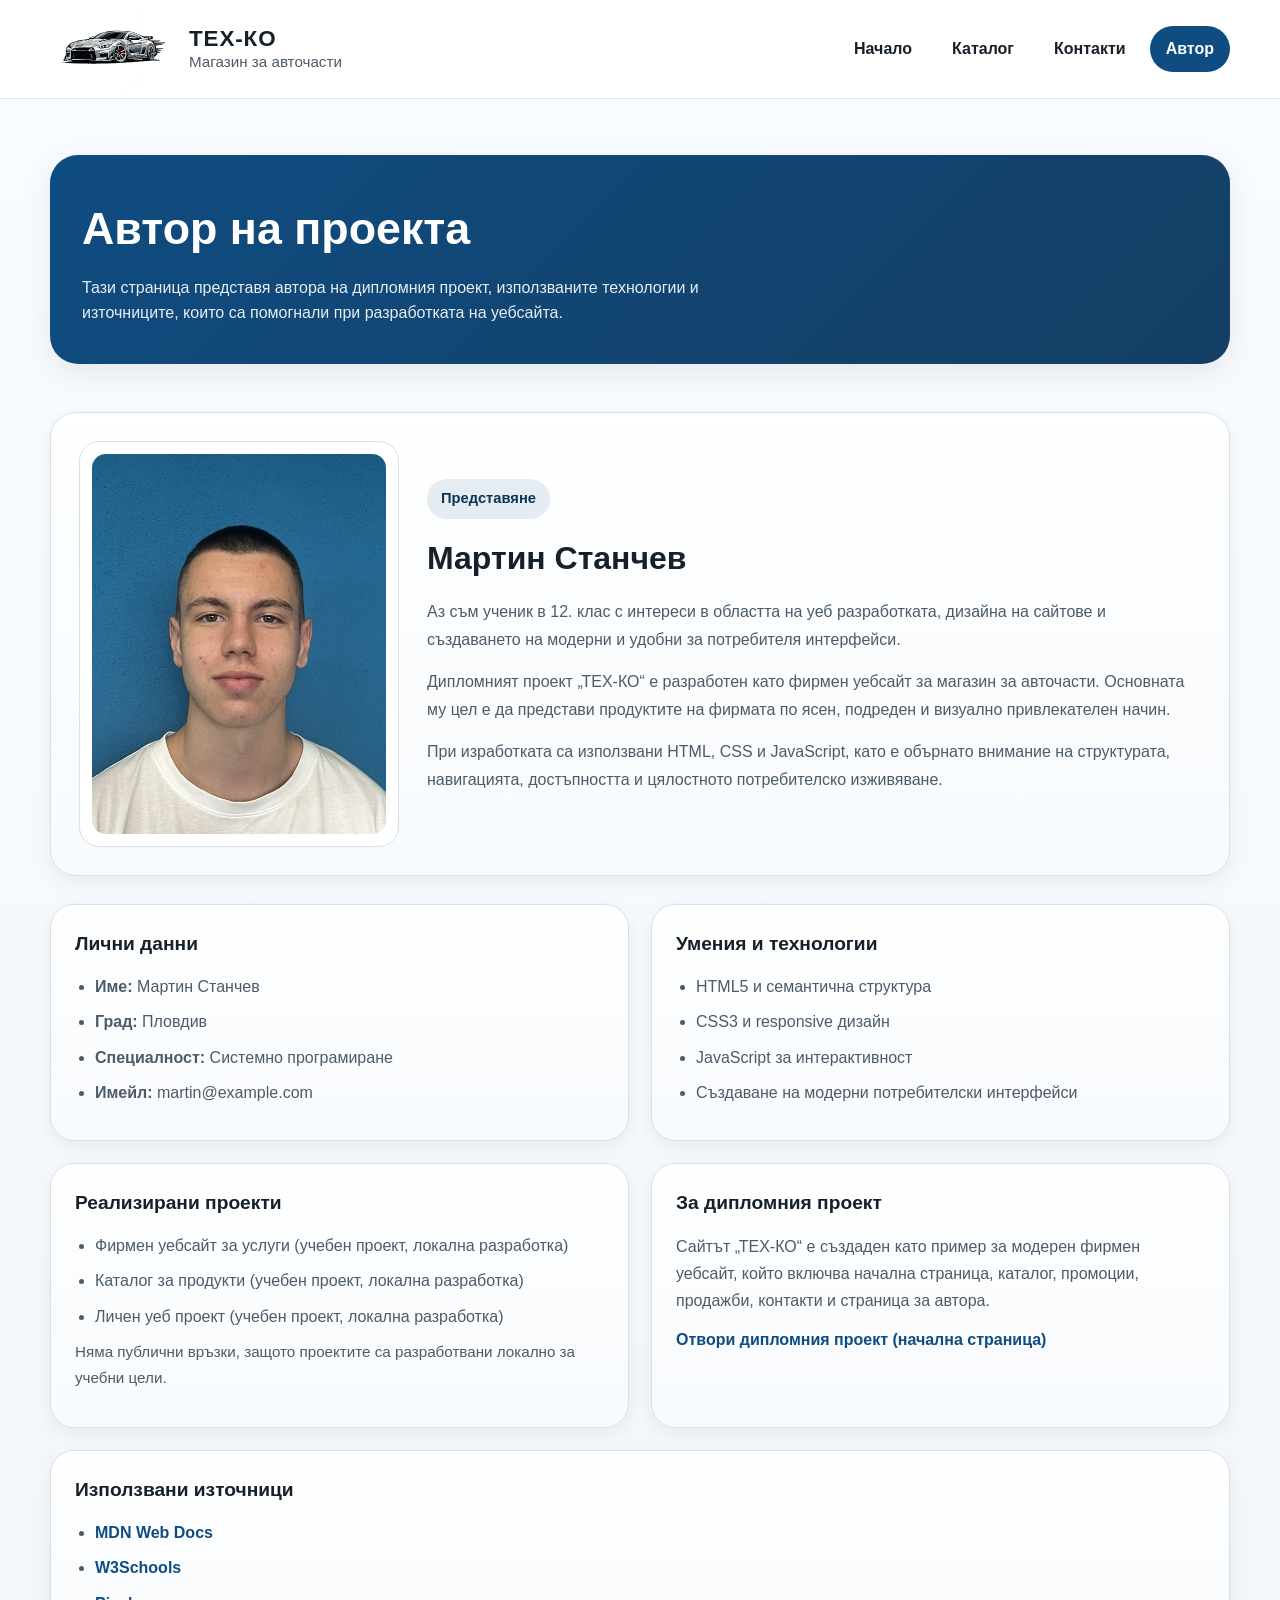
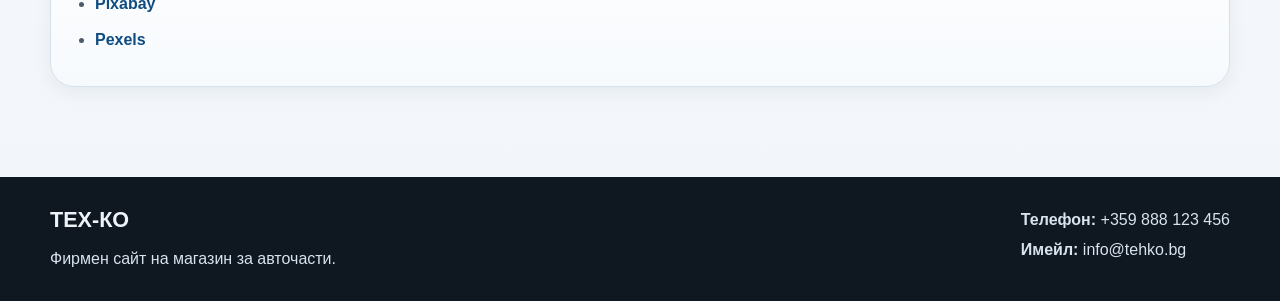
==== avtor.html @ 44ad2afd "Привеждане на дипломния сайт към българските изисквания и каталог филтри" ====
<!DOCTYPE html>
<html lang="bg">
<head>
    <meta charset="UTF-8">
    <meta name="viewport" content="width=device-width, initial-scale=1.0">
    <title>Автор | ТЕХ-КО</title>
    <meta name="description" content="Информация за автора на дипломния проект ТЕХ-КО и използваните източници.">
    <link rel="stylesheet" href="css/style.css">
</head>
<body>

    <a class="skip-link" href="#main-content">Пропусни към основното съдържание</a>

    <header class="site-header">
        <div class="container header-wrap">
            <a href="index.html" class="logo-box" aria-label="Начало - ТЕХ-КО">
                <img src="images/logo-tehko.svg" alt="Лого на ТЕХ-КО" class="logo">
                <div class="logo-text">
                    <span class="logo-title">ТЕХ-КО</span>
                    <span class="logo-subtitle">Магазин за авточасти</span>
                </div>
            </a>

            <nav class="main-nav" aria-label="Основна навигация">
                <ul class="nav-list">
                    <li><a href="index.html">Начало</a></li>

                    <li class="dropdown">
                        <a href="katalog.html" aria-haspopup="true">Каталог</a>
                        <ul class="dropdown-menu">
                            <li><a href="promocia.html">Промоция</a></li>
                            <li><a href="prodazhbi.html">Продажби</a></li>
                        </ul>
                    </li>

                    <li><a href="kontakti.html">Контакти</a></li>
                    <li><a class="active" href="avtor.html">Автор</a></li>
                </ul>
            </nav>
        </div>
    </header>

    <main id="main-content">

        <section class="page-hero">
            <div class="container">
                <div class="page-hero-box">
                    <h1>Автор на проекта</h1>
                    <p>
                        Тази страница представя автора на дипломния проект,
                        използваните технологии и източниците, които са помогнали
                        при разработката на уебсайта.
                    </p>
                </div>
            </div>
        </section>

        <section class="author-section">
            <div class="container">
                <div class="author-layout">

                    <article class="author-profile-card">
                        <div class="author-image-wrap">
                            <img src="images/author.jpg" alt="Снимка на автора" class="author-image">
                        </div>

                        <div class="author-profile-content">
                            <span class="section-badge">Представяне</span>
                            <h2>Мартин Станчев</h2>
                            <p>
                                Аз съм ученик в 12. клас с интереси в областта на уеб разработката,
                                дизайна на сайтове и създаването на модерни и удобни за потребителя интерфейси.
                            </p>
                            <p>
                                Дипломният проект „ТЕХ-КО“ е разработен като фирмен уебсайт за магазин
                                за авточасти. Основната му цел е да представи продуктите на фирмата
                                по ясен, подреден и визуално привлекателен начин.
                            </p>
                            <p>
                                При изработката са използвани HTML, CSS и JavaScript, като е обърнато
                                внимание на структурата, навигацията, достъпността и цялостното потребителско изживяване.
                            </p>
                        </div>
                    </article>

                    <div class="author-details-grid">

                        <article class="author-info-card">
                            <h3>Лични данни</h3>
                            <ul class="author-list">
                                <li><strong>Име:</strong> Мартин Станчев</li>
                                <li><strong>Град:</strong> Пловдив</li>
                                <li><strong>Специалност:</strong> Системно програмиране</li>
                                <li><strong>Имейл:</strong> martin@example.com</li>
                            </ul>
                        </article>

                        <article class="author-info-card">
                            <h3>Умения и технологии</h3>
                            <ul class="author-list">
                                <li>HTML5 и семантична структура</li>
                                <li>CSS3 и responsive дизайн</li>
                                <li>JavaScript за интерактивност</li>
                                <li>Създаване на модерни потребителски интерфейси</li>
                            </ul>
                        </article>

                        <article class="author-info-card">
                            <h3>Реализирани проекти</h3>
                            <ul class="author-list">
                                <li>Фирмен уебсайт за услуги (учебен проект, локална разработка)</li>
                                <li>Каталог за продукти (учебен проект, локална разработка)</li>
                                <li>Личен уеб проект (учебен проект, локална разработка)</li>
                            </ul>
                            <p class="author-note">Няма публични връзки, защото проектите са разработвани локално за учебни цели.</p>
                        </article>

                        <article class="author-info-card">
                            <h3>За дипломния проект</h3>
                            <p>
                                Сайтът „ТЕХ-КО“ е създаден като пример за модерен фирмен уебсайт,
                                който включва начална страница, каталог, промоции, продажби, контакти и страница за автора.
                            </p>
                            <p>
                                <a href="index.html">Отвори дипломния проект (начална страница)</a>
                            </p>
                        </article>

                        <article class="author-info-card author-info-card-wide">
                            <h3>Използвани източници</h3>
                            <ul class="author-list">
                                <li><a href="https://developer.mozilla.org/" target="_blank" rel="noopener noreferrer">MDN Web Docs</a></li>
                                <li><a href="https://www.w3schools.com/" target="_blank" rel="noopener noreferrer">W3Schools</a></li>
                                <li><a href="https://pixabay.com/" target="_blank" rel="noopener noreferrer">Pixabay</a></li>
                                <li><a href="https://www.pexels.com/" target="_blank" rel="noopener noreferrer">Pexels</a></li>
                            </ul>
                        </article>

                    </div>
                </div>
            </div>
        </section>

    </main>

    <footer class="site-footer">
        <div class="container footer-wrap">
            <div>
                <h2 class="footer-brand">ТЕХ-КО</h2>
                <p>Фирмен сайт на магазин за авточасти.</p>
            </div>

            <div>
                <p><strong>Телефон:</strong> +359 888 123 456</p>
                <p><strong>Имейл:</strong> info@tehko.bg</p>
            </div>
        </div>
    </footer>

</body>
</html>
---- css/style.css ----
:root {
    --bg: #f4f7fb;
    --surface: #ffffff;
    --surface-2: #eef3f8;
    --text: #16202a;
    --muted: #4d5b68;
    --primary: #0f4c81;
    --primary-dark: #0a3559;
    --accent: #f28c28;
    --accent-dark: #c96d14;
    --border: #d7e1ea;
    --shadow: 0 10px 30px rgba(15, 34, 58, 0.08);
    --shadow-soft: 0 6px 18px rgba(15, 34, 58, 0.06);
    --radius: 18px;
    --radius-sm: 12px;
    --container: 1180px;
    --transition: 0.25s ease;
}

*,
*::before,
*::after {
    box-sizing: border-box;
}

html {
    scroll-behavior: smooth;
}

body {
    margin: 0;
    font-family: Arial, Helvetica, sans-serif;
    font-size: 16px;
    line-height: 1.6;
    background: linear-gradient(180deg, #f8fbff 0%, #f2f6fa 100%);
    color: var(--text);
}

img {
    display: block;
    max-width: 100%;
}

a {
    color: var(--primary);
    text-decoration: none;
}

a:hover {
    text-decoration: none;
}

button,
input,
textarea,
select {
    font: inherit;
}

.container {
    width: min(100% - 32px, var(--container));
    margin: 0 auto;
}

/* Достъпност */
.skip-link {
    position: absolute;
    left: -9999px;
    top: auto;
    background: #000;
    color: #fff;
    padding: 12px 16px;
    z-index: 9999;
    border-radius: 8px;
}

.skip-link:focus {
    left: 16px;
    top: 16px;
}

a:focus-visible,
button:focus-visible,
input:focus-visible,
textarea:focus-visible,
select:focus-visible {
    outline: 3px solid var(--accent);
    outline-offset: 3px;
    border-radius: 8px;
}

/* Header */
.site-header {
    position: sticky;
    top: 0;
    z-index: 1000;
    background: rgba(255, 255, 255, 0.94);
    backdrop-filter: blur(12px);
    border-bottom: 1px solid rgba(215, 225, 234, 0.9);
}

.header-wrap {
    display: flex;
    align-items: center;
    justify-content: space-between;
    gap: 24px;
    min-height: 86px;
}

.logo-box {
    display: inline-flex;
    align-items: center;
    gap: 14px;
    color: var(--text);
}

.logo {
    width: 125px;
    height: 98px;
    object-fit: contain;
}

.logo-text {
    display: flex;
    flex-direction: column;
    line-height: 1.2;
}

.logo-title {
    font-size: 1.4rem;
    font-weight: 700;
    letter-spacing: 0.04em;
}

.logo-subtitle {
    font-size: 0.95rem;
    color: var(--muted);
}

/* Навигация */
.main-nav {
    display: flex;
    align-items: center;
}

.nav-list {
    display: flex;
    align-items: center;
    gap: 8px;
    list-style: none;
    margin: 0;
    padding: 0;
}

.nav-list > li {
    position: relative;
}

.nav-list > li > a {
    display: inline-flex;
    align-items: center;
    min-height: 46px;
    padding: 10px 16px;
    border-radius: 999px;
    color: var(--text);
    font-weight: 600;
    transition: background-color var(--transition), color var(--transition), transform var(--transition);
}

.nav-list > li > a:hover,
.nav-list > li > a.active,
.nav-list > li > a:focus-visible {
    background: var(--primary);
    color: #ffffff;
}

.dropdown-menu {
    position: absolute;
    top: calc(100% + 10px);
    left: 0;
    min-width: 220px;
    background: #ffffff;
    border: 1px solid var(--border);
    border-radius: 16px;
    box-shadow: var(--shadow);
    padding: 10px;
    list-style: none;
    margin: 0;
    opacity: 0;
    visibility: hidden;
    transform: translateY(8px);
    transition: opacity var(--transition), transform var(--transition), visibility var(--transition);
}

.dropdown:hover .dropdown-menu,
.dropdown:focus-within .dropdown-menu {
    opacity: 1;
    visibility: visible;
    transform: translateY(0);
}

.dropdown-menu li a {
    display: block;
    padding: 12px 14px;
    border-radius: 10px;
    color: var(--text);
    font-weight: 600;
}

.dropdown-menu li a:hover,
.dropdown-menu li a:focus-visible {
    background: var(--surface-2);
    color: var(--primary-dark);
}

/* Hero */
.hero-section {
    padding: 72px 0 56px;
}

.hero-grid {
    display: grid;
    grid-template-columns: 1.15fr 0.85fr;
    align-items: center;
    gap: 38px;
}

.hero-content h1 {
    margin: 0 0 18px;
    font-size: clamp(2.1rem, 4vw, 3.8rem);
    line-height: 1.1;
    max-width: 11ch;
}

.hero-content p {
    margin: 0 0 24px;
    color: var(--muted);
    font-size: 1.06rem;
    max-width: 62ch;
}

.section-badge {
    display: inline-block;
    margin-bottom: 14px;
    padding: 8px 14px;
    border-radius: 999px;
    background: rgba(15, 76, 129, 0.1);
    color: var(--primary-dark);
    font-weight: 700;
    font-size: 0.92rem;
}

.hero-actions {
    display: flex;
    flex-wrap: wrap;
    gap: 14px;
    margin-bottom: 22px;
}

.btn {
    display: inline-flex;
    align-items: center;
    justify-content: center;
    min-height: 50px;
    padding: 12px 22px;
    border: none;
    border-radius: 14px;
    font-weight: 700;
    transition: transform var(--transition), background-color var(--transition), box-shadow var(--transition);
    cursor: pointer;
    text-align: center;
}

.btn:hover {
    transform: translateY(-2px);
}

.btn-primary {
    background: linear-gradient(135deg, var(--primary) 0%, #1764aa 100%);
    color: #ffffff;
    box-shadow: var(--shadow-soft);
}

.btn-primary:hover,
.btn-primary:focus-visible {
    background: linear-gradient(135deg, var(--primary-dark) 0%, #0f4c81 100%);
    color: #ffffff;
}

.btn-secondary {
    background: #ffffff;
    color: var(--primary-dark);
    border: 1px solid var(--border);
}

.btn-secondary:hover,
.btn-secondary:focus-visible {
    background: var(--surface-2);
    color: var(--primary-dark);
}

.hero-highlights {
    display: flex;
    flex-wrap: wrap;
    gap: 12px;
    margin: 0;
    padding: 0;
    list-style: none;
}

.hero-highlights li {
    padding: 10px 14px;
    background: #ffffff;
    border: 1px solid var(--border);
    border-radius: 999px;
    color: var(--text);
    font-weight: 600;
    box-shadow: var(--shadow-soft);
}

.hero-image-card {
    background: linear-gradient(145deg, #ffffff 0%, #edf4fb 100%);
    border: 1px solid var(--border);
    border-radius: 26px;
    padding: 16px;
    box-shadow: var(--shadow);
}

.hero-image {
    width: 100%;
    height: 460px;
    object-fit: cover;
    border-radius: 20px;
}

/* Общи секции */
section {
    padding: 24px 0 64px;
}

.section-heading {
    max-width: 760px;
    margin-bottom: 28px;
}

.section-heading h2 {
    margin: 0 0 12px;
    font-size: clamp(1.8rem, 3vw, 2.7rem);
    line-height: 1.15;
}

.section-heading p {
    margin: 0;
    color: var(--muted);
}

/* Feature cards */
.features-grid {
    display: grid;
    grid-template-columns: repeat(3, 1fr);
    gap: 22px;
}

.feature-card {
    background: var(--surface);
    padding: 26px;
    border-radius: var(--radius);
    border: 1px solid var(--border);
    box-shadow: var(--shadow-soft);
    transition: transform var(--transition), box-shadow var(--transition);
}

.feature-card:hover {
    transform: translateY(-4px);
    box-shadow: var(--shadow);
}

.feature-icon {
    width: 50px;
    height: 50px;
    display: grid;
    place-items: center;
    margin-bottom: 16px;
    border-radius: 14px;
    background: linear-gradient(135deg, var(--accent) 0%, #ffad5a 100%);
    color: #1b1b1b;
    font-size: 1.35rem;
    font-weight: 700;
}

.feature-card h3 {
    margin: 0 0 10px;
    font-size: 1.2rem;
}

.feature-card p {
    margin: 0;
    color: var(--muted);
}

/* About */
.about-grid {
    display: grid;
    grid-template-columns: 0.95fr 1.05fr;
    gap: 34px;
    align-items: center;
}

.about-image-wrap {
    background: var(--surface);
    border: 1px solid var(--border);
    border-radius: 24px;
    padding: 14px;
    box-shadow: var(--shadow-soft);
}

.about-image {
    width: 100%;
    height: 420px;
    object-fit: cover;
    border-radius: 18px;
}

.about-content h2 {
    margin: 0 0 16px;
    font-size: clamp(1.8rem, 3vw, 2.8rem);
    line-height: 1.15;
}

.about-content p {
    margin: 0 0 16px;
    color: var(--muted);
}

.text-link {
    display: inline-block;
    margin-top: 8px;
    font-weight: 700;
    color: var(--primary);
}

.text-link:hover,
.text-link:focus-visible {
    color: var(--primary-dark);
    text-decoration: underline;
}

/* Quick links */
.quick-links-grid {
    display: grid;
    grid-template-columns: repeat(4, 1fr);
    gap: 20px;
}

.quick-link-card {
    display: block;
    background: linear-gradient(180deg, #ffffff 0%, #f5f9fd 100%);
    border: 1px solid var(--border);
    border-radius: var(--radius);
    padding: 24px;
    box-shadow: var(--shadow-soft);
    transition: transform var(--transition), box-shadow var(--transition), border-color var(--transition);
}

.quick-link-card:hover,
.quick-link-card:focus-visible {
    transform: translateY(-4px);
    box-shadow: var(--shadow);
    border-color: #aac6df;
}

.quick-link-card h3 {
    margin: 0 0 10px;
    font-size: 1.16rem;
    color: var(--text);
}

.quick-link-card p {
    margin: 0;
    color: var(--muted);
}

/* Footer */
.site-footer {
    padding: 26px 0;
    background: #0f1720;
    color: #edf3f8;
    margin-top: 26px;
}

.footer-wrap {
    display: flex;
    justify-content: space-between;
    gap: 24px;
    flex-wrap: wrap;
}

.footer-brand {
    margin: 0 0 8px;
    font-size: 1.35rem;
}

.site-footer p {
    margin: 4px 0;
    color: #d7e3ee;
}

/* Помощни класове за бъдещите страници */
.page-hero {
    padding: 56px 0 24px;
}

.page-hero-box {
    background: linear-gradient(135deg, #0f4c81 0%, #143f64 100%);
    color: #ffffff;
    border-radius: 28px;
    padding: 38px 32px;
    box-shadow: var(--shadow);
}

.page-hero-box h1 {
    margin: 0 0 10px;
    font-size: clamp(2rem, 3.5vw, 3.2rem);
}

.page-hero-box p {
    margin: 0;
    max-width: 70ch;
    color: rgba(255, 255, 255, 0.9);
}

.card {
    background: var(--surface);
    border: 1px solid var(--border);
    border-radius: var(--radius);
    box-shadow: var(--shadow-soft);
}

.section-box {
    background: var(--surface);
    border: 1px solid var(--border);
    border-radius: 24px;
    padding: 28px;
    box-shadow: var(--shadow-soft);
}

/* Responsive */
@media (max-width: 1080px) {
    .hero-grid,
    .about-grid {
        grid-template-columns: 1fr;
    }

    .features-grid {
        grid-template-columns: repeat(2, 1fr);
    }

    .quick-links-grid,
    .catalog-grid {
        grid-template-columns: repeat(2, 1fr);
    }

    .hero-content h1 {
        max-width: 14ch;
    }
}

@media (max-width: 820px) {
    .header-wrap {
        flex-direction: column;
        align-items: flex-start;
        padding: 14px 0;
    }

    .main-nav {
        width: 100%;
    }

    .nav-list {
        flex-wrap: wrap;
    }

    .dropdown-menu {
        position: static;
        opacity: 1;
        visibility: visible;
        transform: none;
        box-shadow: none;
        border: 1px solid var(--border);
        margin-top: 8px;
        display: none;
    }

    .dropdown:hover .dropdown-menu,
    .dropdown:focus-within .dropdown-menu {
        display: block;
    }

    .hero-image {
        height: 360px;
    }
}

@media (max-width: 640px) {
    .container {
        width: min(100% - 20px, var(--container));
    }

    .hero-section {
        padding-top: 42px;
    }

    .features-grid,
    .quick-links-grid,
    .catalog-grid {
        grid-template-columns: 1fr;
    }

    .feature-card,
    .quick-link-card,
    .section-box {
        padding: 22px;
    }

    .btn {
        width: 100%;
    }

    .hero-actions {
        flex-direction: column;
    }

    .hero-image,
    .about-image {
        height: 280px;
    }

    .page-hero-box {
        padding: 28px 20px;
    }
}

/* Намаляване на анимации при нужда */
@media (prefers-reduced-motion: reduce) {
    html {
        scroll-behavior: auto;
    }

    *,
    *::before,
    *::after {
        animation: none !important;
        transition: none !important;
    }
}

/* =========================
   КАТАЛОГ
========================= */

.catalog-section {
    padding-top: 20px;
}


.catalog-nav {
    background: var(--surface);
    border: 1px solid var(--border);
    border-radius: 18px;
    padding: 20px;
    margin-bottom: 22px;
}

.catalog-nav h2 {
    margin: 0 0 12px;
    font-size: 1.25rem;
}

.catalog-filter-controls {
    display: flex;
    flex-wrap: wrap;
    gap: 10px;
}

.filter-btn {
    border: 1px solid var(--border);
    background: #ffffff;
    color: var(--text);
    padding: 10px 14px;
    border-radius: 999px;
    font-weight: 700;
    cursor: pointer;
}

.filter-btn.is-active {
    background: var(--primary);
    color: #ffffff;
    border-color: var(--primary);
}

.catalog-category {
    margin-bottom: 24px;
}

.catalog-category-title {
    margin: 0 0 14px;
    font-size: 1.4rem;
}

.catalog-top-link-wrap {
    margin-top: 10px;
    text-align: center;
}

.is-hidden {
    display: none;
}

.catalog-grid {
    display: grid;
    grid-template-columns: repeat(4, minmax(0, 1fr));
    gap: 24px;
}

.product-card {
    display: flex;
    flex-direction: column;
    height: 100%;
    background: linear-gradient(180deg, #ffffff 0%, #f7fafd 100%);
    border: 1px solid var(--border);
    border-radius: 24px;
    padding: 20px;
    box-shadow: var(--shadow-soft);
    transition: transform var(--transition), box-shadow var(--transition);
    text-align: center;
}

.product-card:hover {
    transform: translateY(-6px);
    box-shadow: var(--shadow);
}

.product-image-wrap {
    background: #ffffff;
    border: 1px solid var(--border);
    border-radius: 18px;
    padding: 14px;
    margin-bottom: 18px;
    display: flex;
    align-items: center;
    justify-content: center;
    min-height: 220px;
}

.product-image {
    width: 100%;
    height: 180px;
    object-fit: cover;
    border-radius: 14px;
}

.product-content {
    display: flex;
    flex-direction: column;
    align-items: center;
    flex: 1;
}

.product-code {
    margin: 0 0 10px;
    color: var(--muted);
    font-size: 0.96rem;
}

.product-content h3 {
    margin: 0 0 12px;
    font-size: 1.22rem;
    line-height: 1.25;
    min-height: 62px;
}

.product-description {
    margin: 0 0 16px;
    color: var(--muted);
    line-height: 1.7;
    flex: 1;
}

.product-price {
    margin: 0 0 18px;
    font-size: 1.08rem;
    font-weight: 700;
    color: var(--text);
}

.product-price span {
    color: var(--accent-dark);
}

.product-card .btn {
    min-width: 120px;
}

/* =========================
   ПЛАЩАНЕ
========================= */

.checkout-section {
    padding-top: 24px;
    padding-bottom: 64px;
}

.checkout-layout {
    display: grid;
    grid-template-columns: 0.95fr 1.05fr;
    gap: 28px;
    align-items: start;
}

.checkout-product-card,
.checkout-form-card {
    background: linear-gradient(180deg, #ffffff 0%, #f7fafd 100%);
    border: 1px solid var(--border);
    border-radius: 26px;
    padding: 26px;
    box-shadow: var(--shadow-soft);
}

.checkout-product-image-wrap {
    background: #ffffff;
    border: 1px solid var(--border);
    border-radius: 20px;
    padding: 14px;
    margin-bottom: 20px;
}

.checkout-product-image {
    width: 100%;
    height: 320px;
    object-fit: cover;
    border-radius: 14px;
}

.checkout-product-info h2 {
    margin: 0 0 14px;
    font-size: 2rem;
    line-height: 1.15;
}

.checkout-product-code,
.checkout-product-price {
    margin: 0 0 10px;
}

.checkout-product-description {
    margin: 0 0 18px;
    color: var(--muted);
    line-height: 1.7;
}

.checkout-total-box {
    background: #eef4fb;
    border: 1px solid var(--border);
    border-radius: 18px;
    padding: 16px 18px;
}

.checkout-total-box p {
    margin: 8px 0;
    font-size: 1.05rem;
}

.checkout-form-card h2 {
    margin: 0 0 20px;
    font-size: 1.9rem;
}

.checkout-form {
    display: grid;
    gap: 18px;
}

.checkout-form-grid {
    display: grid;
    grid-template-columns: repeat(2, minmax(0, 1fr));
    gap: 18px;
}

.form-group {
    display: grid;
    gap: 8px;
}

.form-group-full {
    grid-column: 1 / -1;
}

.form-group label {
    font-weight: 700;
    color: var(--text);
}

.form-group input,
.form-group textarea,
.form-group select {
    width: 100%;
    min-height: 50px;
    padding: 12px 14px;
    border: 1px solid #bfd0df;
    border-radius: 12px;
    background: #ffffff;
    color: var(--text);
}

.form-group textarea {
    resize: vertical;
    min-height: 120px;
}

.form-group input[readonly] {
    background: #f3f7fb;
    color: #415260;
}

.checkout-actions {
    display: flex;
    justify-content: space-between;
    gap: 14px;
    flex-wrap: wrap;
}

.checkout-success-message {
    margin-top: 20px;
    padding: 14px 16px;
    border-radius: 14px;
    background: #eaf7ee;
    color: #17653a;
    border: 1px solid #b9e2c8;
    font-weight: 700;
}

@media (max-width: 1200px) {
    .catalog-grid {
        grid-template-columns: repeat(3, minmax(0, 1fr));
    }
}

@media (max-width: 980px) {
    .checkout-layout {
        grid-template-columns: 1fr;
    }

    .catalog-grid {
        grid-template-columns: repeat(2, minmax(0, 1fr));
    }

    .checkout-form-grid {
        grid-template-columns: 1fr;
    }

    .form-group-full {
        grid-column: auto;
    }
}

@media (max-width: 640px) {
    .catalog-grid {
        grid-template-columns: 1fr;
    }

    .checkout-actions {
        flex-direction: column;
    }

    .checkout-actions .btn {
        width: 100%;
    }

    .checkout-product-image {
        height: 240px;
    }
}

/* =========================
   КОНТАКТИ
========================= */

.contacts-section {
    padding-top: 24px;
    padding-bottom: 64px;
}

.contacts-layout {
    display: grid;
    grid-template-columns: 0.95fr 1.05fr;
    gap: 28px;
    align-items: start;
}

.contacts-info-card,
.contact-form-card {
    background: linear-gradient(180deg, #ffffff 0%, #f7fafd 100%);
    border: 1px solid var(--border);
    border-radius: 26px;
    padding: 28px;
    box-shadow: var(--shadow-soft);
}

.contacts-info-card h2,
.contact-form-card h2 {
    margin: 0 0 14px;
    font-size: 2rem;
}

.contacts-intro,
.contact-form-intro {
    margin: 0 0 20px;
    color: var(--muted);
    line-height: 1.7;
}

.contact-info-list {
    display: grid;
    gap: 16px;
}

.contact-info-item {
    display: grid;
    grid-template-columns: 52px 1fr;
    gap: 14px;
    align-items: start;
    padding: 18px;
    background: #eef4fb;
    border: 1px solid var(--border);
    border-radius: 18px;
}

.contact-icon {
    width: 52px;
    height: 52px;
    display: grid;
    place-items: center;
    border-radius: 14px;
    background: #ffffff;
    border: 1px solid var(--border);
    font-size: 1.3rem;
}

.contact-info-item h3 {
    margin: 0 0 6px;
    font-size: 1.1rem;
}

.contact-info-item p {
    margin: 0;
    color: var(--muted);
}

.contact-form {
    display: grid;
    gap: 18px;
}

.contact-form-grid {
    display: grid;
    grid-template-columns: repeat(2, minmax(0, 1fr));
    gap: 18px;
}

.contact-actions {
    display: flex;
    justify-content: flex-end;
}

.contact-form textarea {
    resize: vertical;
    min-height: 150px;
}

/* =========================
   АВТОР
========================= */

.author-section {
    padding-top: 24px;
    padding-bottom: 64px;
}

.author-layout {
    display: grid;
    gap: 28px;
}

.author-profile-card {
    display: grid;
    grid-template-columns: 320px 1fr;
    gap: 28px;
    align-items: center;
    background: linear-gradient(180deg, #ffffff 0%, #f7fafd 100%);
    border: 1px solid var(--border);
    border-radius: 26px;
    padding: 28px;
    box-shadow: var(--shadow-soft);
}

.author-image-wrap {
    background: #ffffff;
    border: 1px solid var(--border);
    border-radius: 20px;
    padding: 12px;
}

.author-image {
    width: 100%;
    height: 380px;
    object-fit: cover;
    border-radius: 14px;
}

.author-profile-content h2 {
    margin: 0 0 14px;
    font-size: 2rem;
}

.author-profile-content p {
    margin: 0 0 14px;
    color: var(--muted);
    line-height: 1.75;
}

.author-details-grid {
    display: grid;
    grid-template-columns: repeat(2, minmax(0, 1fr));
    gap: 22px;
}

.author-info-card {
    background: linear-gradient(180deg, #ffffff 0%, #f7fafd 100%);
    border: 1px solid var(--border);
    border-radius: 24px;
    padding: 24px;
    box-shadow: var(--shadow-soft);
}

.author-info-card-wide {
    grid-column: 1 / -1;
}

.author-info-card h3 {
    margin: 0 0 14px;
    font-size: 1.2rem;
}

.author-info-card p {
    margin: 0 0 12px;
    color: var(--muted);
    line-height: 1.7;
}

.author-list {
    margin: 0;
    padding-left: 20px;
}

.author-list li {
    margin-bottom: 10px;
    color: var(--muted);
}

.author-list a,
.author-info-card a {
    color: var(--primary);
    font-weight: 600;
}

.author-list a:hover,
.author-info-card a:hover,
.author-list a:focus-visible,
.author-info-card a:focus-visible {
    text-decoration: underline;
}

@media (max-width: 980px) {
    .contacts-layout,
    .author-profile-card,
    .author-details-grid {
        grid-template-columns: 1fr;
    }

    .contact-form-grid {
        grid-template-columns: 1fr;
    }

    .author-info-card-wide {
        grid-column: auto;
    }
}

@media (max-width: 640px) {
    .contact-actions .btn {
        width: 100%;
    }

    .author-image {
        height: 280px;
    }

    .contact-info-item {
        grid-template-columns: 1fr;
    }
}

/* =========================
   ПРОМОЦИЯ
========================= */

.promo-section {
    padding-top: 24px;
    padding-bottom: 64px;
}

.promo-layout {
    display: grid;
    grid-template-columns: 0.95fr 1.05fr;
    gap: 28px;
    align-items: start;
}

.promo-image-card,
.promo-content-card {
    background: linear-gradient(180deg, #ffffff 0%, #f7fafd 100%);
    border: 1px solid var(--border);
    border-radius: 26px;
    padding: 28px;
    box-shadow: var(--shadow-soft);
}

.promo-image-frame {
    position: relative;
    overflow: hidden;
    border-radius: 22px;
    border: 1px solid var(--border);
    background: #ffffff;
}

.promo-image {
    width: 100%;
    height: 460px;
    object-fit: cover;
    transition: transform 0.45s ease;
}

.promo-image-frame:hover .promo-image {
    transform: scale(1.08);
}

.promo-badge {
    position: absolute;
    top: 16px;
    right: 16px;
    min-width: 88px;
    min-height: 88px;
    display: grid;
    place-items: center;
    border-radius: 50%;
    background: var(--accent);
    color: #1b1b1b;
    font-weight: 800;
    font-size: 1.3rem;
    box-shadow: var(--shadow);
}

.promo-image-note {
    margin: 14px 0 0;
    color: var(--muted);
    font-size: 0.96rem;
}

.promo-content-card h2 {
    margin: 0 0 16px;
    font-size: 2.1rem;
}

.promo-content-card p {
    color: var(--muted);
    line-height: 1.75;
}

.promo-highlight-box {
    margin: 22px 0;
    padding: 20px;
    background: #eef4fb;
    border: 1px solid var(--border);
    border-radius: 20px;
}

.promo-highlight-box h3 {
    margin: 0 0 12px;
    font-size: 1.2rem;
}

.promo-list {
    margin: 0;
    padding-left: 20px;
}

.promo-list li {
    margin-bottom: 10px;
    color: var(--text);
}

.promo-pricing {
    display: flex;
    flex-direction: column;
    gap: 8px;
    margin: 24px 0 18px;
}

.old-price {
    margin: 0;
    font-size: 1rem;
}

.old-price span {
    text-decoration: line-through;
    color: #8b96a2;
}

.new-price {
    margin: 0;
    font-size: 1.35rem;
    font-weight: 800;
    color: var(--primary-dark);
}

.new-price span {
    color: var(--accent-dark);
}

.promo-small-text {
    font-size: 0.95rem;
}

.promo-actions {
    display: flex;
    gap: 14px;
    flex-wrap: wrap;
    margin-top: 22px;
}

/* =========================
   ПРОДАЖБИ
========================= */

.sales-section {
    padding-top: 24px;
    padding-bottom: 64px;
}

.sales-layout {
    display: grid;
    grid-template-columns: 0.9fr 1.1fr;
    gap: 28px;
    align-items: start;
}

.sales-info-card,
.sales-chart-card {
    background: linear-gradient(180deg, #ffffff 0%, #f7fafd 100%);
    border: 1px solid var(--border);
    border-radius: 26px;
    padding: 28px;
    box-shadow: var(--shadow-soft);
}

.sales-info-card h2,
.sales-chart-card h2 {
    margin: 0 0 14px;
    font-size: 2rem;
}

.sales-info-card p {
    margin: 0 0 20px;
    color: var(--muted);
    line-height: 1.75;
}

.sales-stats-grid {
    display: grid;
    grid-template-columns: repeat(2, minmax(0, 1fr));
    gap: 16px;
}

.sales-stat-box {
    padding: 18px;
    background: #eef4fb;
    border: 1px solid var(--border);
    border-radius: 18px;
}

.sales-stat-box h3 {
    margin: 0 0 8px;
    font-size: 1rem;
}

.sales-stat-box p {
    margin: 0;
    font-size: 1.2rem;
    font-weight: 700;
    color: var(--primary-dark);
}

.sales-chart-card canvas {
    width: 100%;
    height: auto;
    display: block;
    background: #ffffff;
    border: 1px solid var(--border);
    border-radius: 18px;
    padding: 10px;
}

@media (max-width: 980px) {
    .promo-layout,
    .sales-layout {
        grid-template-columns: 1fr;
    }
}

@media (max-width: 640px) {
    .promo-image {
        height: 300px;
    }

    .promo-actions .btn {
        width: 100%;
    }

    .sales-stats-grid {
        grid-template-columns: 1fr;
    }
}

.author-note {
    margin-top: 10px;
    color: var(--muted);
    font-size: 0.95rem;
}
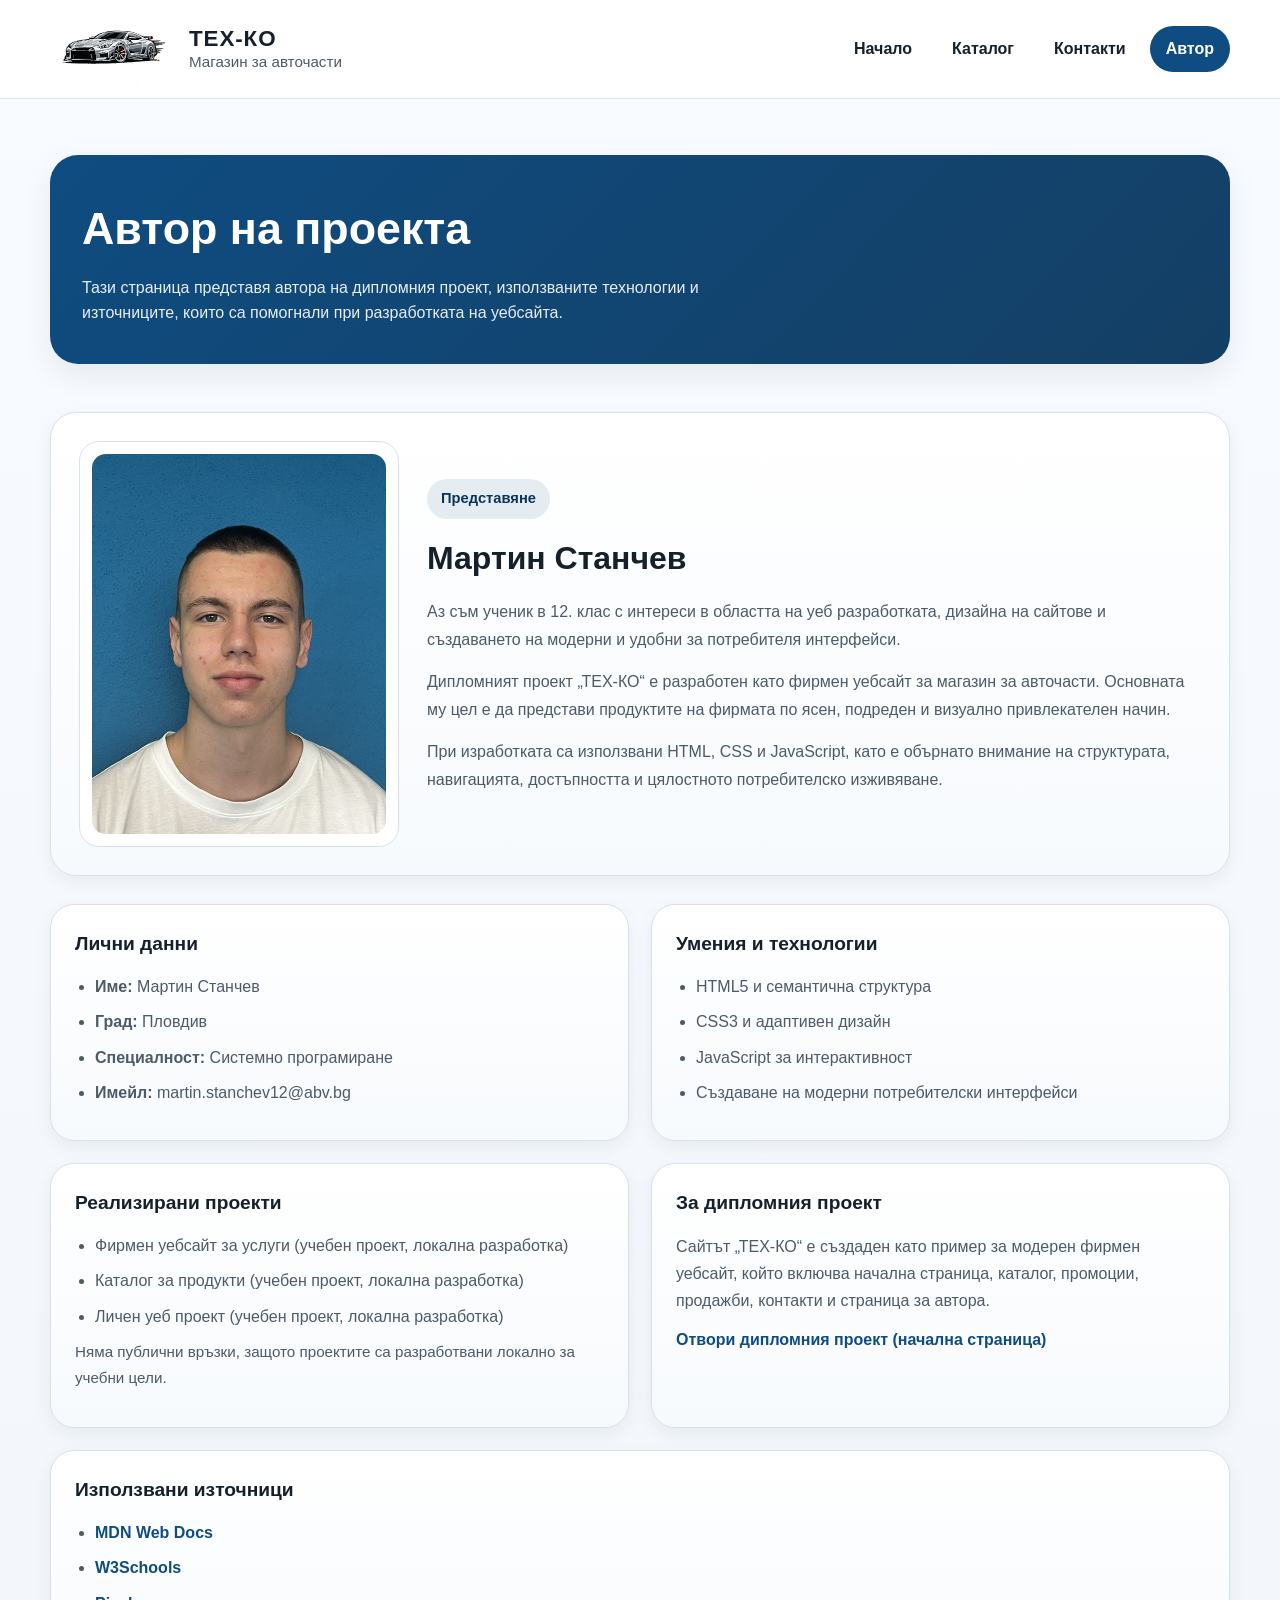
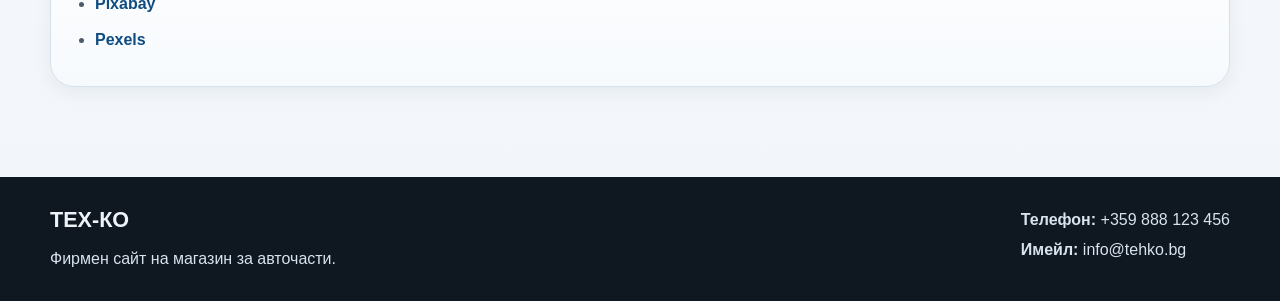
==== commit 667dce4f: "Finalize Bulgarian content and add catalog anchor navigation" ====
--- a/avtor.html
+++ b/avtor.html
@@ -91,7 +91,7 @@
                                 <li><strong>Име:</strong> Мартин Станчев</li>
                                 <li><strong>Град:</strong> Пловдив</li>
                                 <li><strong>Специалност:</strong> Системно програмиране</li>
-                                <li><strong>Имейл:</strong> martin@example.com</li>
+                                <li><strong>Имейл:</strong> martin.stanchev12@abv.bg</li>
                             </ul>
                         </article>
 
@@ -99,7 +99,7 @@
                             <h3>Умения и технологии</h3>
                             <ul class="author-list">
                                 <li>HTML5 и семантична структура</li>
-                                <li>CSS3 и responsive дизайн</li>
+                                <li>CSS3 и адаптивен дизайн</li>
                                 <li>JavaScript за интерактивност</li>
                                 <li>Създаване на модерни потребителски интерфейси</li>
                             </ul>
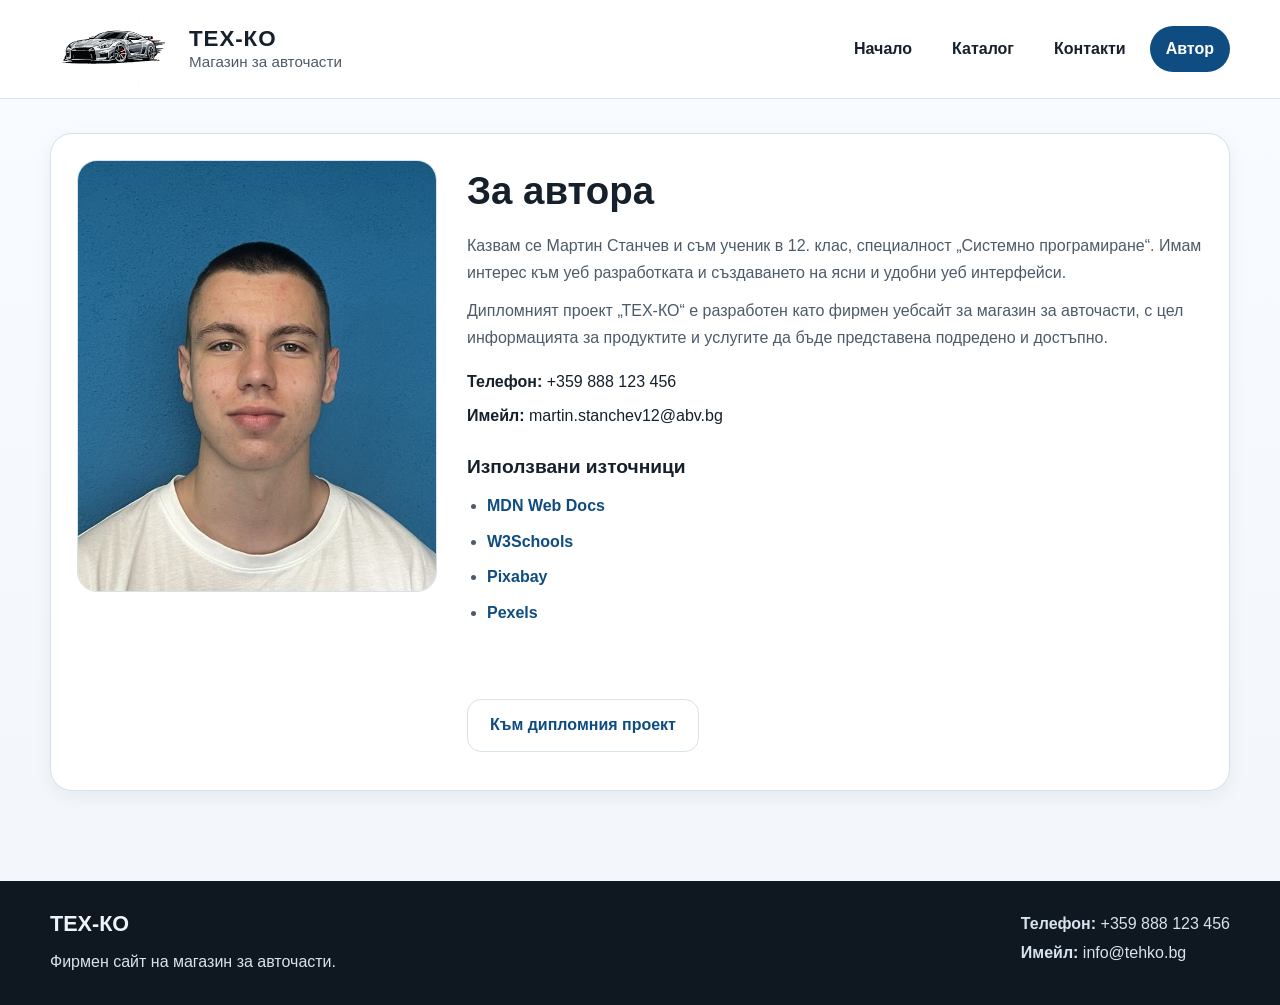
==== commit 873ed63e: "Simplify author page into clean two-column profile layout" ====
--- a/avtor.html
+++ b/avtor.html
@@ -41,104 +41,45 @@
     </header>
 
     <main id="main-content">
-
-        <section class="page-hero">
-            <div class="container">
-                <div class="page-hero-box">
-                    <h1>Автор на проекта</h1>
-                    <p>
-                        Тази страница представя автора на дипломния проект,
-                        използваните технологии и източниците, които са помогнали
-                        при разработката на уебсайта.
-                    </p>
-                </div>
-            </div>
-        </section>
-
         <section class="author-section">
             <div class="container">
-                <div class="author-layout">
+                <article class="author-simple-layout">
+                    <div class="author-image-wrap">
+                        <img src="images/author.jpg" alt="Снимка на автора" class="author-image">
+                    </div>
 
-                    <article class="author-profile-card">
-                        <div class="author-image-wrap">
-                            <img src="images/author.jpg" alt="Снимка на автора" class="author-image">
-                        </div>
+                    <div class="author-simple-content">
+                        <h1>За автора</h1>
+                        <p>
+                            Казвам се Мартин Станчев и съм ученик в 12. клас, специалност „Системно програмиране“.
+                            Имам интерес към уеб разработката и създаването на ясни и удобни уеб интерфейси.
+                        </p>
+                        <p>
+                            Дипломният проект „ТЕХ-КО“ е разработен като фирмен уебсайт за магазин за авточасти,
+                            с цел информацията за продуктите и услугите да бъде представена подредено и достъпно.
+                        </p>
 
-                        <div class="author-profile-content">
-                            <span class="section-badge">Представяне</span>
-                            <h2>Мартин Станчев</h2>
-                            <p>
-                                Аз съм ученик в 12. клас с интереси в областта на уеб разработката,
-                                дизайна на сайтове и създаването на модерни и удобни за потребителя интерфейси.
-                            </p>
-                            <p>
-                                Дипломният проект „ТЕХ-КО“ е разработен като фирмен уебсайт за магазин
-                                за авточасти. Основната му цел е да представи продуктите на фирмата
-                                по ясен, подреден и визуално привлекателен начин.
-                            </p>
-                            <p>
-                                При изработката са използвани HTML, CSS и JavaScript, като е обърнато
-                                внимание на структурата, навигацията, достъпността и цялостното потребителско изживяване.
-                            </p>
-                        </div>
-                    </article>
+                        <ul class="author-contact-list">
+                            <li><strong>Телефон:</strong> +359 888 123 456</li>
+                            <li><strong>Имейл:</strong> martin.stanchev12@abv.bg</li>
+                        </ul>
 
-                    <div class="author-details-grid">
-
-                        <article class="author-info-card">
-                            <h3>Лични данни</h3>
-                            <ul class="author-list">
-                                <li><strong>Име:</strong> Мартин Станчев</li>
-                                <li><strong>Град:</strong> Пловдив</li>
-                                <li><strong>Специалност:</strong> Системно програмиране</li>
-                                <li><strong>Имейл:</strong> martin.stanchev12@abv.bg</li>
-                            </ul>
-                        </article>
-
-                        <article class="author-info-card">
-                            <h3>Умения и технологии</h3>
-                            <ul class="author-list">
-                                <li>HTML5 и семантична структура</li>
-                                <li>CSS3 и адаптивен дизайн</li>
-                                <li>JavaScript за интерактивност</li>
-                                <li>Създаване на модерни потребителски интерфейси</li>
-                            </ul>
-                        </article>
-
-                        <article class="author-info-card">
-                            <h3>Реализирани проекти</h3>
-                            <ul class="author-list">
-                                <li>Фирмен уебсайт за услуги (учебен проект, локална разработка)</li>
-                                <li>Каталог за продукти (учебен проект, локална разработка)</li>
-                                <li>Личен уеб проект (учебен проект, локална разработка)</li>
-                            </ul>
-                            <p class="author-note">Няма публични връзки, защото проектите са разработвани локално за учебни цели.</p>
-                        </article>
-
-                        <article class="author-info-card">
-                            <h3>За дипломния проект</h3>
-                            <p>
-                                Сайтът „ТЕХ-КО“ е създаден като пример за модерен фирмен уебсайт,
-                                който включва начална страница, каталог, промоции, продажби, контакти и страница за автора.
-                            </p>
-                            <p>
-                                <a href="index.html">Отвори дипломния проект (начална страница)</a>
-                            </p>
-                        </article>
-
-                        <article class="author-info-card author-info-card-wide">
-                            <h3>Използвани източници</h3>
+                        <section class="author-sources-block" aria-label="Използвани източници">
+                            <h2>Използвани източници</h2>
                             <ul class="author-list">
                                 <li><a href="https://developer.mozilla.org/" target="_blank" rel="noopener noreferrer">MDN Web Docs</a></li>
                                 <li><a href="https://www.w3schools.com/" target="_blank" rel="noopener noreferrer">W3Schools</a></li>
                                 <li><a href="https://pixabay.com/" target="_blank" rel="noopener noreferrer">Pixabay</a></li>
                                 <li><a href="https://www.pexels.com/" target="_blank" rel="noopener noreferrer">Pexels</a></li>
                             </ul>
-                        </article>
+                        </section>
 
+                        <p class="author-project-link-wrap">
+                            <a class="btn btn-secondary" href="index.html">Към дипломния проект</a>
+                        </p>
                     </div>
+                </article>
                 </div>
-            </div>
         </section>
 
     </main>
@@ -158,4 +99,4 @@
     </footer>
 
 </body>
-</html>+</html>
--- a/css/style.css
+++ b/css/style.css
@@ -698,14 +698,6 @@
     border-color: var(--primary);
 }
 
-.catalog-category {
-    margin-bottom: 24px;
-}
-
-.catalog-category-title {
-    margin: 0 0 14px;
-    font-size: 1.4rem;
-}
 
 .catalog-top-link-wrap {
     margin-top: 10px;
@@ -716,10 +708,15 @@
     display: none;
 }
 
+.product-card.is-hidden {
+    display: none;
+}
+
 .catalog-grid {
     display: grid;
     grid-template-columns: repeat(4, minmax(0, 1fr));
     gap: 24px;
+    align-items: stretch;
 }
 
 .product-card {
@@ -797,8 +794,31 @@
     color: var(--accent-dark);
 }
 
+.product-buy-form {
+    width: 100%;
+    max-width: 210px;
+    display: grid;
+    gap: 8px;
+    justify-items: center;
+}
+
+.product-qty-label {
+    font-weight: 700;
+}
+
+.product-qty-input {
+    width: 100%;
+    min-height: 42px;
+    padding: 8px 10px;
+    border: 1px solid #bfd0df;
+    border-radius: 10px;
+    text-align: center;
+    background: #ffffff;
+}
+
 .product-card .btn {
     min-width: 120px;
+    width: 100%;
 }
 
 /* =========================
@@ -848,7 +868,8 @@
 }
 
 .checkout-product-code,
-.checkout-product-price {
+.checkout-product-price,
+.checkout-product-stock {
     margin: 0 0 10px;
 }
 
@@ -1077,84 +1098,112 @@
     min-height: 150px;
 }
 
+.contact-location-section {
+    padding-top: 0;
+    padding-bottom: 64px;
+}
+
+.contact-location-card {
+    background: linear-gradient(180deg, #ffffff 0%, #f7fafd 100%);
+    border: 1px solid var(--border);
+    border-radius: 26px;
+    padding: 28px;
+    box-shadow: var(--shadow-soft);
+}
+
+.contact-location-card h2 {
+    margin: 0 0 12px;
+    font-size: 1.95rem;
+}
+
+.contact-location-address {
+    margin: 0 0 18px;
+    color: var(--muted);
+    font-weight: 600;
+}
+
+.contact-map-wrap {
+    border-radius: 18px;
+    overflow: hidden;
+    border: 1px solid var(--border);
+    box-shadow: var(--shadow-soft);
+    background: #ffffff;
+}
+
+.contact-map-wrap iframe {
+    display: block;
+    width: 100%;
+    min-height: 360px;
+    border: 0;
+}
+
 /* =========================
    АВТОР
 ========================= */
 
 .author-section {
-    padding-top: 24px;
+    padding-top: 34px;
     padding-bottom: 64px;
 }
 
-.author-layout {
-    display: grid;
-    gap: 28px;
-}
-
-.author-profile-card {
-    display: grid;
-    grid-template-columns: 320px 1fr;
-    gap: 28px;
-    align-items: center;
-    background: linear-gradient(180deg, #ffffff 0%, #f7fafd 100%);
-    border: 1px solid var(--border);
-    border-radius: 26px;
-    padding: 28px;
+.author-simple-layout {
+    display: grid;
+    grid-template-columns: minmax(260px, 360px) 1fr;
+    gap: 30px;
+    align-items: start;
+    background: #ffffff;
+    border: 1px solid var(--border);
+    border-radius: 22px;
+    padding: 26px;
     box-shadow: var(--shadow-soft);
 }
 
 .author-image-wrap {
-    background: #ffffff;
-    border: 1px solid var(--border);
     border-radius: 20px;
-    padding: 12px;
+    overflow: hidden;
+    border: 1px solid var(--border);
+    background: #f9fcff;
 }
 
 .author-image {
     width: 100%;
-    height: 380px;
+    height: 430px;
     object-fit: cover;
-    border-radius: 14px;
-}
-
-.author-profile-content h2 {
-    margin: 0 0 14px;
-    font-size: 2rem;
-}
-
-.author-profile-content p {
-    margin: 0 0 14px;
-    color: var(--muted);
-    line-height: 1.75;
-}
-
-.author-details-grid {
-    display: grid;
-    grid-template-columns: repeat(2, minmax(0, 1fr));
-    gap: 22px;
-}
-
-.author-info-card {
-    background: linear-gradient(180deg, #ffffff 0%, #f7fafd 100%);
-    border: 1px solid var(--border);
-    border-radius: 24px;
-    padding: 24px;
-    box-shadow: var(--shadow-soft);
-}
-
-.author-info-card-wide {
-    grid-column: 1 / -1;
-}
-
-.author-info-card h3 {
-    margin: 0 0 14px;
+}
+
+.author-simple-content h1 {
+    margin: 0 0 12px;
+    font-size: clamp(1.9rem, 3vw, 2.5rem);
+}
+
+.author-simple-content p {
+    margin: 0 0 12px;
+    color: var(--muted);
+    line-height: 1.65;
+}
+
+.author-contact-list {
+    margin: 18px 0 22px;
+    padding: 0;
+    list-style: none;
+}
+
+.author-contact-list li {
+    margin-bottom: 8px;
+    color: var(--text);
+}
+
+.author-sources-block {
+    padding-top: 2px;
+}
+
+.author-sources-block h2 {
+    margin: 0 0 10px;
     font-size: 1.2rem;
 }
 
-.author-info-card p {
-    margin: 0 0 12px;
-    color: var(--muted);
-    line-height: 1.7;
+.author-project-link-wrap {
+    margin: 22px 0 0;
 }
 
 .author-list {
@@ -1168,22 +1217,21 @@
 }
 
 .author-list a,
-.author-info-card a {
+.author-project-link-wrap a {
     color: var(--primary);
     font-weight: 600;
 }
 
 .author-list a:hover,
-.author-info-card a:hover,
+.author-project-link-wrap a:hover,
 .author-list a:focus-visible,
-.author-info-card a:focus-visible {
+.author-project-link-wrap a:focus-visible {
     text-decoration: underline;
 }
 
 @media (max-width: 980px) {
     .contacts-layout,
-    .author-profile-card,
-    .author-details-grid {
+    .author-simple-layout {
         grid-template-columns: 1fr;
     }
 
@@ -1191,8 +1239,8 @@
         grid-template-columns: 1fr;
     }
 
-    .author-info-card-wide {
-        grid-column: auto;
+    .author-image {
+        height: 340px;
     }
 }
 
@@ -1201,8 +1249,12 @@
         width: 100%;
     }
 
+    .contact-map-wrap iframe {
+        min-height: 280px;
+    }
+
     .author-image {
-        height: 280px;
+        height: 300px;
     }
 
     .contact-info-item {
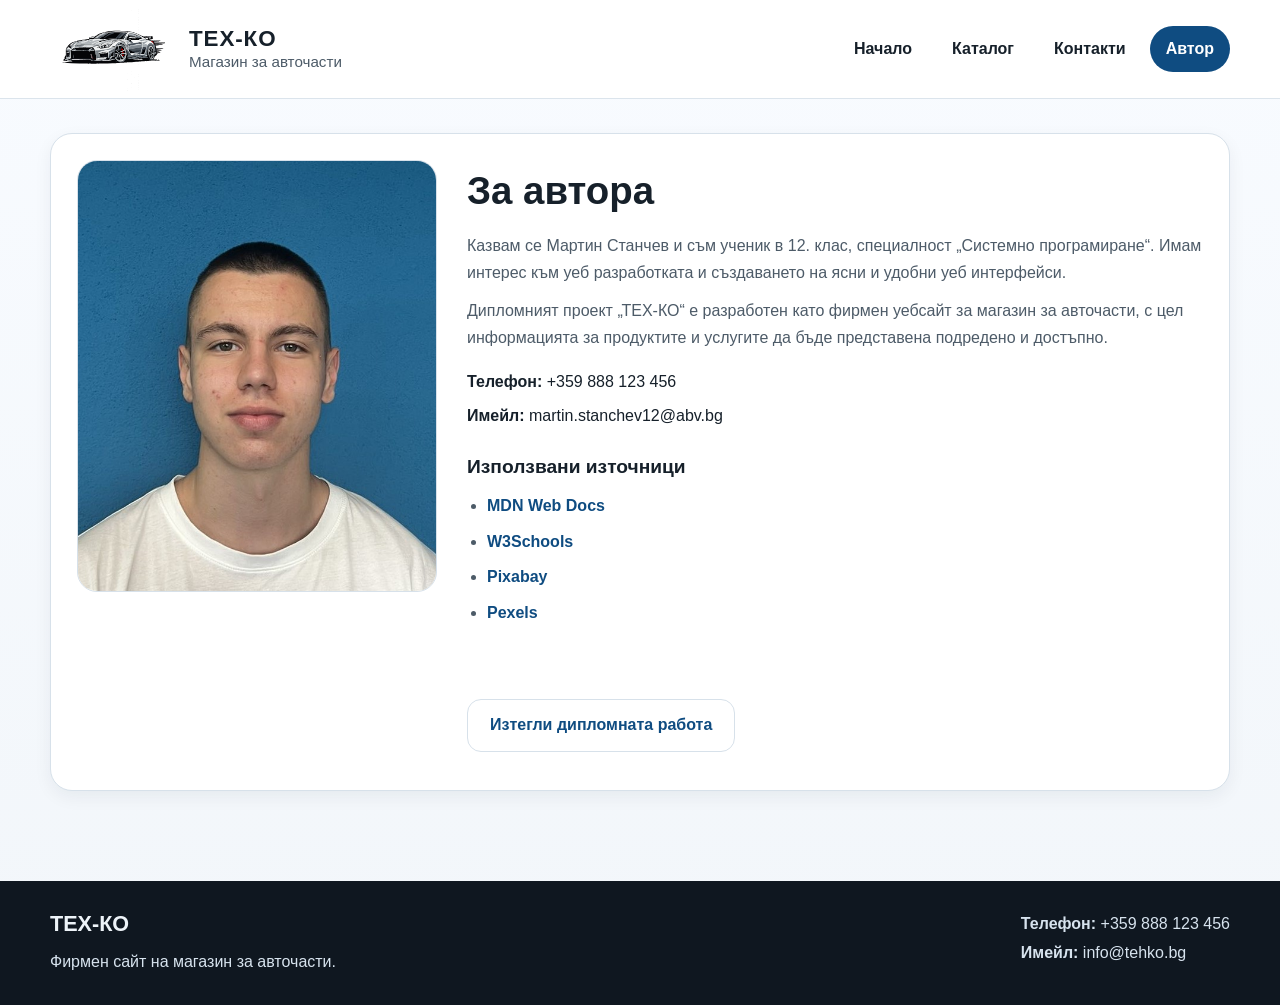
==== commit ac57d025: "Make author page button download diploma placeholder file" ====
--- a/avtor.html
+++ b/avtor.html
@@ -75,7 +75,7 @@
                         </section>
 
                         <p class="author-project-link-wrap">
-                            <a class="btn btn-secondary" href="index.html">Към дипломния проект</a>
+                            <a class="btn btn-secondary" href="files/diplomna-rabota.txt" download>Изтегли дипломната работа</a>
                         </p>
                     </div>
                 </article>
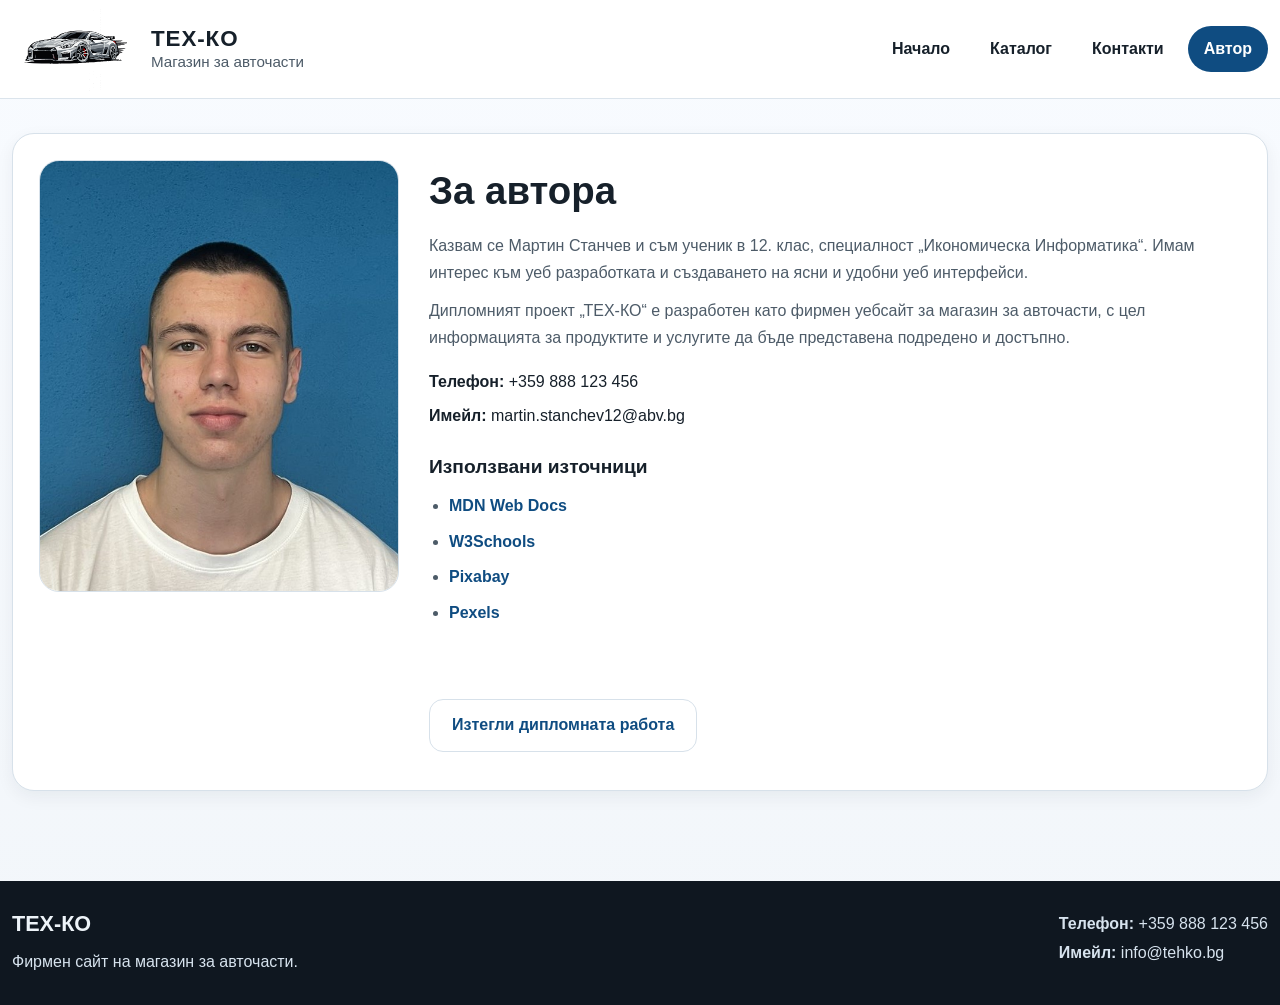
==== commit 30043b8c: "'changes'" ====
--- a/avtor.html
+++ b/avtor.html
@@ -51,7 +51,7 @@
                     <div class="author-simple-content">
                         <h1>За автора</h1>
                         <p>
-                            Казвам се Мартин Станчев и съм ученик в 12. клас, специалност „Системно програмиране“.
+                            Казвам се Мартин Станчев и съм ученик в 12. клас, специалност „Икономическа Информатика“.
                             Имам интерес към уеб разработката и създаването на ясни и удобни уеб интерфейси.
                         </p>
                         <p>
--- a/css/style.css
+++ b/css/style.css
@@ -13,7 +13,7 @@
     --shadow-soft: 0 6px 18px rgba(15, 34, 58, 0.06);
     --radius: 18px;
     --radius-sm: 12px;
-    --container: 1180px;
+    --container: 1320px;
     --transition: 0.25s ease;
 }
 
@@ -58,7 +58,7 @@
 }
 
 .container {
-    width: min(100% - 32px, var(--container));
+    width: min(100% - 24px, var(--container));
     margin: 0 auto;
 }
 
@@ -215,28 +215,28 @@
 
 /* Hero */
 .hero-section {
-    padding: 72px 0 56px;
+    padding: 52px 0 56px;
 }
 
 .hero-grid {
     display: grid;
-    grid-template-columns: 1.15fr 0.85fr;
+    grid-template-columns: 1fr 1fr;
     align-items: center;
-    gap: 38px;
+    gap: 28px;
 }
 
 .hero-content h1 {
     margin: 0 0 18px;
-    font-size: clamp(2.1rem, 4vw, 3.8rem);
+    font-size: clamp(2rem, 3.6vw, 3.3rem);
     line-height: 1.1;
-    max-width: 11ch;
+    max-width: 16ch;
 }
 
 .hero-content p {
     margin: 0 0 24px;
     color: var(--muted);
     font-size: 1.06rem;
-    max-width: 62ch;
+    max-width: 56ch;
 }
 
 .section-badge {
@@ -319,18 +319,18 @@
 }
 
 .hero-image-card {
-    background: linear-gradient(145deg, #ffffff 0%, #edf4fb 100%);
-    border: 1px solid var(--border);
-    border-radius: 26px;
-    padding: 16px;
-    box-shadow: var(--shadow);
+    background: #ffffff;
+    border: 1px solid var(--border);
+    border-radius: 22px;
+    padding: 12px;
+    box-shadow: var(--shadow-soft);
 }
 
 .hero-image {
     width: 100%;
-    height: 460px;
+    height: 500px;
     object-fit: cover;
-    border-radius: 20px;
+    border-radius: 16px;
 }
 
 /* Общи секции */
@@ -350,6 +350,62 @@
 }
 
 .section-heading p {
+    margin: 0;
+    color: var(--muted);
+}
+
+
+/* Екип */
+.team-section {
+    padding-top: 18px;
+}
+
+.team-heading {
+    text-align: center;
+    margin-left: auto;
+    margin-right: auto;
+}
+
+.team-grid {
+    display: grid;
+    grid-template-columns: repeat(3, minmax(0, 1fr));
+    gap: 20px;
+}
+
+.team-card {
+    background: var(--surface);
+    border: 1px solid var(--border);
+    border-radius: var(--radius);
+    padding: 24px;
+    box-shadow: var(--shadow-soft);
+    text-align: center;
+}
+
+.team-avatar {
+    width: 72px;
+    height: 72px;
+    margin: 0 auto 14px;
+    border-radius: 50%;
+    display: grid;
+    place-items: center;
+    background: var(--surface-2);
+    border: 1px solid var(--border);
+    font-weight: 700;
+    color: var(--primary-dark);
+}
+
+.team-card h3 {
+    margin: 0 0 8px;
+    font-size: 1.14rem;
+}
+
+.team-role {
+    margin: 0 0 8px;
+    font-weight: 700;
+    color: var(--primary);
+}
+
+.team-card p {
     margin: 0;
     color: var(--muted);
 }
@@ -556,7 +612,8 @@
     }
 
     .quick-links-grid,
-    .catalog-grid {
+    .catalog-grid,
+    .team-grid {
         grid-template-columns: repeat(2, 1fr);
     }
 
@@ -612,7 +669,8 @@
 
     .features-grid,
     .quick-links-grid,
-    .catalog-grid {
+    .catalog-grid,
+    .team-grid {
         grid-template-columns: 1fr;
     }
 
@@ -1007,74 +1065,50 @@
 ========================= */
 
 .contacts-section {
-    padding-top: 24px;
+    padding-top: 16px;
+    padding-bottom: 44px;
+}
+
+.contacts-page-section {
+    padding-top: 36px;
     padding-bottom: 64px;
 }
 
+.contacts-page-card {
+    width: min(100%, 980px);
+    margin: 0 auto;
+    background: #ffffff;
+    border: 1px solid var(--border);
+    border-radius: 26px;
+    box-shadow: var(--shadow-soft);
+    padding: 34px 32px;
+}
+
+.contacts-page-header {
+    text-align: center;
+    max-width: 68ch;
+    margin: 0 auto 28px;
+}
+
+.contacts-page-header h1 {
+    margin: 0 0 10px;
+    font-size: clamp(2rem, 3vw, 2.7rem);
+}
+
+.contacts-page-header p {
+    margin: 0;
+    color: var(--muted);
+}
+
 .contacts-layout {
-    display: grid;
-    grid-template-columns: 0.95fr 1.05fr;
-    gap: 28px;
-    align-items: start;
-}
-
-.contacts-info-card,
+    width: min(100%, 780px);
+    margin: 0 auto;
+    display: grid;
+    gap: 24px;
+}
+
 .contact-form-card {
-    background: linear-gradient(180deg, #ffffff 0%, #f7fafd 100%);
-    border: 1px solid var(--border);
-    border-radius: 26px;
-    padding: 28px;
-    box-shadow: var(--shadow-soft);
-}
-
-.contacts-info-card h2,
-.contact-form-card h2 {
-    margin: 0 0 14px;
-    font-size: 2rem;
-}
-
-.contacts-intro,
-.contact-form-intro {
-    margin: 0 0 20px;
-    color: var(--muted);
-    line-height: 1.7;
-}
-
-.contact-info-list {
-    display: grid;
-    gap: 16px;
-}
-
-.contact-info-item {
-    display: grid;
-    grid-template-columns: 52px 1fr;
-    gap: 14px;
-    align-items: start;
-    padding: 18px;
-    background: #eef4fb;
-    border: 1px solid var(--border);
-    border-radius: 18px;
-}
-
-.contact-icon {
-    width: 52px;
-    height: 52px;
-    display: grid;
-    place-items: center;
-    border-radius: 14px;
-    background: #ffffff;
-    border: 1px solid var(--border);
-    font-size: 1.3rem;
-}
-
-.contact-info-item h3 {
-    margin: 0 0 6px;
-    font-size: 1.1rem;
-}
-
-.contact-info-item p {
-    margin: 0;
-    color: var(--muted);
+    width: 100%;
 }
 
 .contact-form {
@@ -1090,36 +1124,12 @@
 
 .contact-actions {
     display: flex;
-    justify-content: flex-end;
+    justify-content: center;
 }
 
 .contact-form textarea {
     resize: vertical;
     min-height: 150px;
-}
-
-.contact-location-section {
-    padding-top: 0;
-    padding-bottom: 64px;
-}
-
-.contact-location-card {
-    background: linear-gradient(180deg, #ffffff 0%, #f7fafd 100%);
-    border: 1px solid var(--border);
-    border-radius: 26px;
-    padding: 28px;
-    box-shadow: var(--shadow-soft);
-}
-
-.contact-location-card h2 {
-    margin: 0 0 12px;
-    font-size: 1.95rem;
-}
-
-.contact-location-address {
-    margin: 0 0 18px;
-    color: var(--muted);
-    font-weight: 600;
 }
 
 .contact-map-wrap {
@@ -1230,7 +1240,6 @@
 }
 
 @media (max-width: 980px) {
-    .contacts-layout,
     .author-simple-layout {
         grid-template-columns: 1fr;
     }
@@ -1245,6 +1254,15 @@
 }
 
 @media (max-width: 640px) {
+    .contacts-page-section {
+        padding-top: 24px;
+        padding-bottom: 48px;
+    }
+
+    .contacts-page-card {
+        padding: 26px 16px;
+    }
+
     .contact-actions .btn {
         width: 100%;
     }
@@ -1257,9 +1275,6 @@
         height: 300px;
     }
 
-    .contact-info-item {
-        grid-template-columns: 1fr;
-    }
 }
 
 /* =========================
@@ -1299,11 +1314,6 @@
     width: 100%;
     height: 460px;
     object-fit: cover;
-    transition: transform 0.45s ease;
-}
-
-.promo-image-frame:hover .promo-image {
-    transform: scale(1.08);
 }
 
 .promo-badge {
@@ -1351,6 +1361,11 @@
     font-size: 1.2rem;
 }
 
+.promo-benefit {
+    margin: 0;
+    color: var(--text);
+}
+
 .promo-list {
     margin: 0;
     padding-left: 20px;
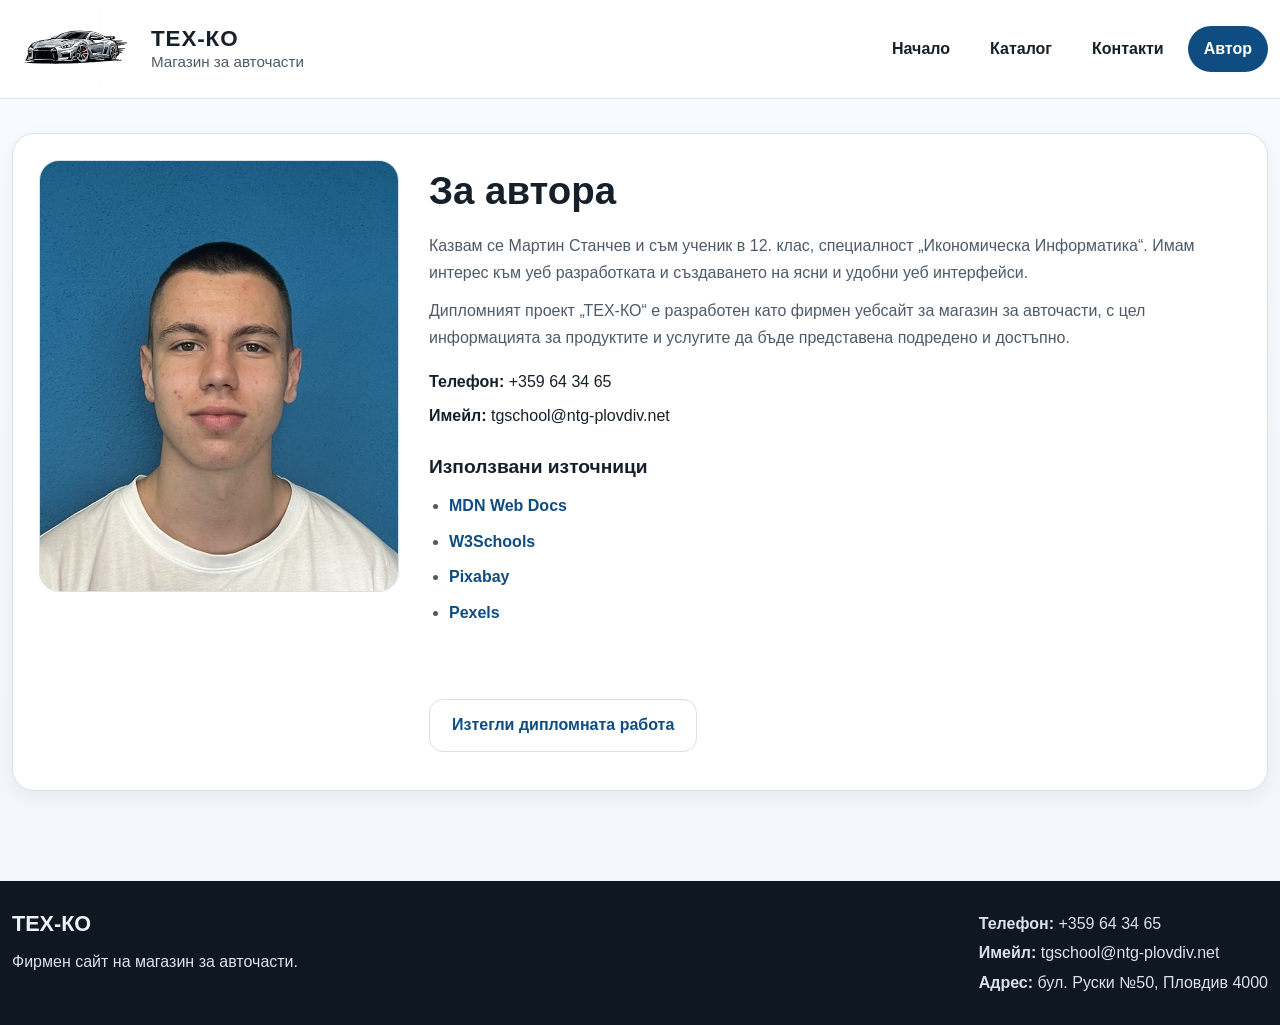
==== commit 11cbd8cf: "Update all site contact details and footer address" ====
--- a/avtor.html
+++ b/avtor.html
@@ -8,9 +8,6 @@
     <link rel="stylesheet" href="css/style.css">
 </head>
 <body>
-
-    <a class="skip-link" href="#main-content">Пропусни към основното съдържание</a>
-
     <header class="site-header">
         <div class="container header-wrap">
             <a href="index.html" class="logo-box" aria-label="Начало - ТЕХ-КО">
@@ -60,8 +57,8 @@
                         </p>
 
                         <ul class="author-contact-list">
-                            <li><strong>Телефон:</strong> +359 888 123 456</li>
-                            <li><strong>Имейл:</strong> martin.stanchev12@abv.bg</li>
+                            <li><strong>Телефон:</strong> +359 64 34 65</li>
+                            <li><strong>Имейл:</strong> tgschool@ntg-plovdiv.net</li>
                         </ul>
 
                         <section class="author-sources-block" aria-label="Използвани източници">
@@ -92,8 +89,9 @@
             </div>
 
             <div>
-                <p><strong>Телефон:</strong> +359 888 123 456</p>
-                <p><strong>Имейл:</strong> info@tehko.bg</p>
+                <p><strong>Телефон:</strong> +359 64 34 65</p>
+                <p><strong>Имейл:</strong> tgschool@ntg-plovdiv.net</p>
+                <p><strong>Адрес:</strong> бул. Руски №50, Пловдив 4000</p>
             </div>
         </div>
     </footer>
--- a/css/style.css
+++ b/css/style.css
@@ -63,30 +63,24 @@
 }
 
 /* Достъпност */
-.skip-link {
-    position: absolute;
-    left: -9999px;
-    top: auto;
-    background: #000;
-    color: #fff;
-    padding: 12px 16px;
-    z-index: 9999;
-    border-radius: 8px;
-}
-
-.skip-link:focus {
-    left: 16px;
-    top: 16px;
-}
-
 a:focus-visible,
-button:focus-visible,
-input:focus-visible,
-textarea:focus-visible,
-select:focus-visible {
+button:focus-visible {
     outline: 3px solid var(--accent);
     outline-offset: 3px;
     border-radius: 8px;
+}
+
+/* По-неутрален фокус за полетата във форми */
+input:not([type="checkbox"]):not([type="radio"]):focus,
+textarea:focus,
+select:focus,
+input:not([type="checkbox"]):not([type="radio"]):focus-visible,
+textarea:focus-visible,
+select:focus-visible {
+    border-color: #9fb5c8;
+    outline: 2px solid rgba(15, 76, 129, 0.22);
+    outline-offset: 1px;
+    box-shadow: none;
 }
 
 /* Header */
@@ -357,41 +351,58 @@
 
 /* Екип */
 .team-section {
-    padding-top: 18px;
+    background: #f5ede1;
+    border-top: 1px solid #eadcc9;
+    border-bottom: 1px solid #eadcc9;
+    padding: 72px 0 78px;
+    margin-top: 22px;
 }
 
 .team-heading {
     text-align: center;
     margin-left: auto;
     margin-right: auto;
+    margin-bottom: 38px;
+}
+
+.team-intro {
+    
+    margin: 0 auto;
+    text-align: center;
 }
 
 .team-grid {
     display: grid;
     grid-template-columns: repeat(3, minmax(0, 1fr));
-    gap: 20px;
+    gap: 26px;
 }
 
 .team-card {
     background: var(--surface);
     border: 1px solid var(--border);
     border-radius: var(--radius);
-    padding: 24px;
+    padding: 30px 24px 28px;
     box-shadow: var(--shadow-soft);
     text-align: center;
 }
 
 .team-avatar {
-    width: 72px;
-    height: 72px;
-    margin: 0 auto 14px;
+    width: 170px;
+    height: 170px;
+    margin: 0 auto 20px;
     border-radius: 50%;
-    display: grid;
-    place-items: center;
-    background: var(--surface-2);
-    border: 1px solid var(--border);
-    font-weight: 700;
-    color: var(--primary-dark);
+    overflow: hidden;
+    background: linear-gradient(180deg, #f7efe5 0%, #efe3d3 100%);
+    border: 1px solid #e3d1bb;
+    box-shadow: inset 0 2px 8px rgba(120, 90, 58, 0.08);
+}
+
+.team-avatar img {
+    width: 100%;
+    height: 150%;
+    display: block;
+    object-fit: cover;
+    object-position: center;
 }
 
 .team-card h3 {
@@ -695,6 +706,15 @@
 
     .page-hero-box {
         padding: 28px 20px;
+    }
+
+    .team-section {
+        padding: 56px 0 60px;
+    }
+
+    .team-avatar {
+        width: 150px;
+        height: 150px;
     }
 }
 
@@ -1348,23 +1368,6 @@
     line-height: 1.75;
 }
 
-.promo-highlight-box {
-    margin: 22px 0;
-    padding: 20px;
-    background: #eef4fb;
-    border: 1px solid var(--border);
-    border-radius: 20px;
-}
-
-.promo-highlight-box h3 {
-    margin: 0 0 12px;
-    font-size: 1.2rem;
-}
-
-.promo-benefit {
-    margin: 0;
-    color: var(--text);
-}
 
 .promo-list {
     margin: 0;
@@ -1419,77 +1422,57 @@
    ПРОДАЖБИ
 ========================= */
 
-.sales-section {
-    padding-top: 24px;
-    padding-bottom: 64px;
-}
-
-.sales-layout {
-    display: grid;
-    grid-template-columns: 0.9fr 1.1fr;
-    gap: 28px;
-    align-items: start;
-}
-
-.sales-info-card,
-.sales-chart-card {
-    background: linear-gradient(180deg, #ffffff 0%, #f7fafd 100%);
-    border: 1px solid var(--border);
-    border-radius: 26px;
-    padding: 28px;
+.sales-simple-title {
+    padding: 56px 0 18px;
+}
+
+.sales-simple-chart,
+.sales-simple-text {
+    padding: 0 0 24px;
+}
+
+.sales-simple-container {
+    max-width: 900px;
+}
+
+.sales-simple-title h1 {
+    margin: 0;
+    text-align: center;
+    font-size: clamp(2rem, 3.4vw, 2.8rem);
+}
+
+.sales-simple-card {
+    background: #ffffff;
+    border: 1px solid var(--border);
+    border-radius: 20px;
+    padding: 24px;
     box-shadow: var(--shadow-soft);
 }
 
-.sales-info-card h2,
-.sales-chart-card h2 {
-    margin: 0 0 14px;
-    font-size: 2rem;
-}
-
-.sales-info-card p {
-    margin: 0 0 20px;
-    color: var(--muted);
-    line-height: 1.75;
-}
-
-.sales-stats-grid {
-    display: grid;
-    grid-template-columns: repeat(2, minmax(0, 1fr));
-    gap: 16px;
-}
-
-.sales-stat-box {
-    padding: 18px;
-    background: #eef4fb;
-    border: 1px solid var(--border);
-    border-radius: 18px;
-}
-
-.sales-stat-box h3 {
-    margin: 0 0 8px;
-    font-size: 1rem;
-}
-
-.sales-stat-box p {
-    margin: 0;
-    font-size: 1.2rem;
-    font-weight: 700;
-    color: var(--primary-dark);
-}
-
-.sales-chart-card canvas {
+.sales-simple-card h2 {
+    margin: 0 0 16px;
+    text-align: center;
+    font-size: 1.8rem;
+}
+
+.sales-simple-image {
     width: 100%;
     height: auto;
-    display: block;
+    max-height: 450px;
+    object-fit: contain;
+    border: 1px solid var(--border);
+    border-radius: 14px;
     background: #ffffff;
-    border: 1px solid var(--border);
-    border-radius: 18px;
-    padding: 10px;
+}
+
+.sales-simple-card p {
+    margin: 0;
+    color: var(--muted);
+    line-height: 1.8;
 }
 
 @media (max-width: 980px) {
-    .promo-layout,
-    .sales-layout {
+    .promo-layout {
         grid-template-columns: 1fr;
     }
 }
@@ -1503,8 +1486,12 @@
         width: 100%;
     }
 
-    .sales-stats-grid {
-        grid-template-columns: 1fr;
+    .sales-simple-card {
+        padding: 20px;
+    }
+
+    .sales-simple-card h2 {
+        font-size: 1.5rem;
     }
 }
 
